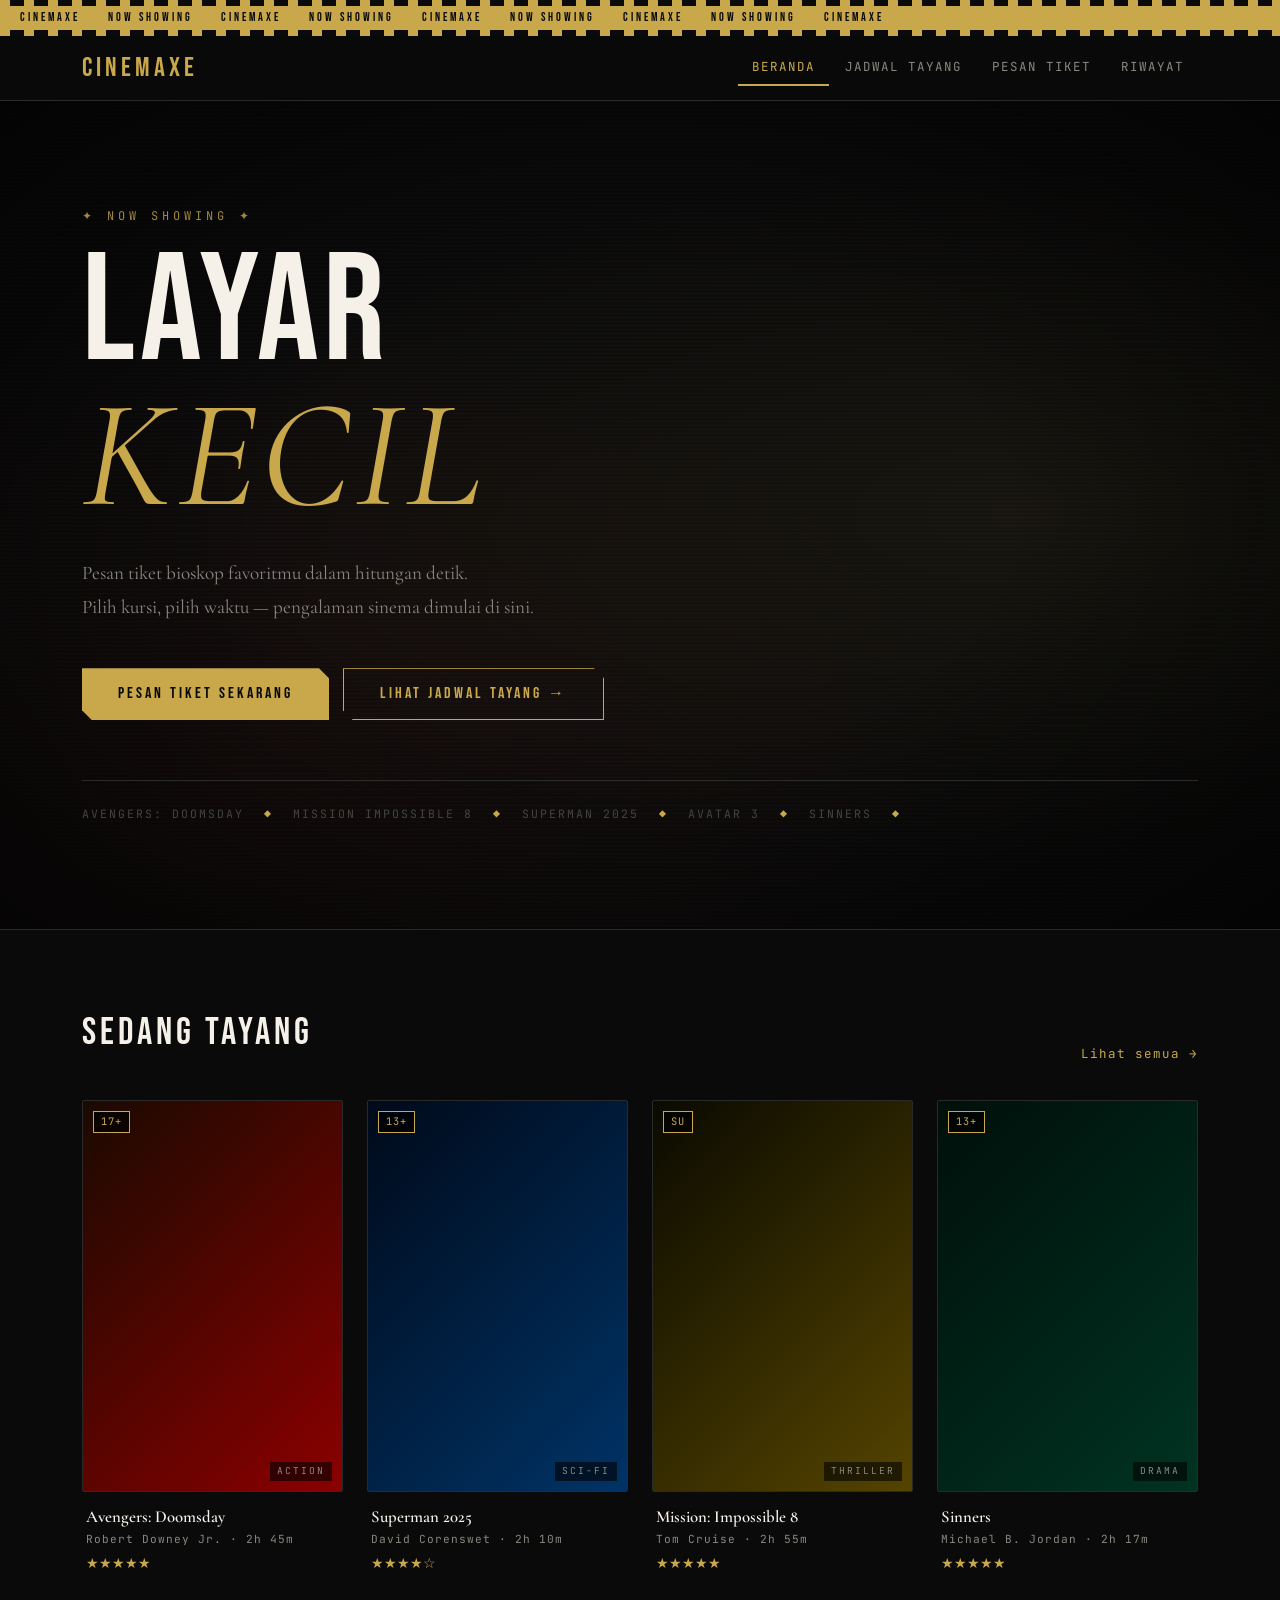
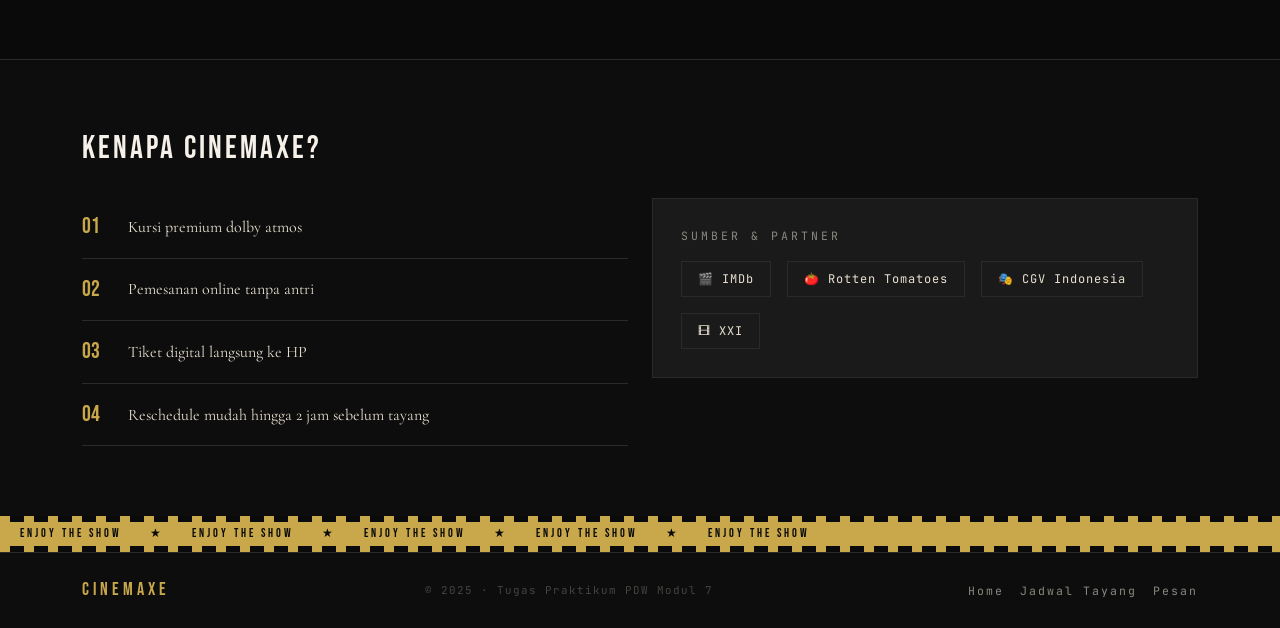
==== index.html @ 82635950 "first commit" ====
<!DOCTYPE html>
<html lang="id">
<head>
  <meta charset="UTF-8"/>
  <meta name="viewport" content="width=device-width, initial-scale=1.0"/>
  <title>CINEMAXE — Pesan Tiket</title>
  <link href="https://fonts.googleapis.com/css2?family=Bebas+Neue&family=Cormorant+Garamond:ital,wght@0,400;0,600;1,400&family=JetBrains+Mono:wght@400;500&display=swap" rel="stylesheet"/>
  <link href="https://cdn.jsdelivr.net/npm/bootstrap@5.3.0/dist/css/bootstrap.min.css" rel="stylesheet"/>
  <link rel="stylesheet" href="style.css"/>
</head>
<body>

  <!-- FILM STRIP DECO TOP -->
  <div class="filmstrip top" aria-hidden="true">
    <div class="filmstrip-holes"></div>
    <div class="filmstrip-track"><span>CINEMAXE</span><span>NOW SHOWING</span><span>CINEMAXE</span><span>NOW SHOWING</span><span>CINEMAXE</span><span>NOW SHOWING</span><span>CINEMAXE</span><span>NOW SHOWING</span><span>CINEMAXE</span></div>
    <div class="filmstrip-holes"></div>
  </div>

  <!-- NAVBAR -->
  <nav class="main-nav">
    <div class="container d-flex align-items-center justify-content-between">
      <a href="index.html" class="brand">CINEMAXE</a>
      <div class="nav-links">
        <a href="index.html" class="nl active">Beranda</a>
        <a href="tayang.html" class="nl">Jadwal Tayang</a>
        <a href="pesan.html" class="nl">Pesan Tiket</a>
        <a href="konfirmasi.html" class="nl">Riwayat</a>
      </div>
      <button class="hamburger" onclick="toggleMenu()" aria-label="Menu">
        <span></span><span></span><span></span>
      </button>
    </div>
    <div class="mobile-menu" id="mobileMenu">
      <a href="index.html">Beranda</a>
      <a href="tayang.html">Jadwal Tayang</a>
      <a href="pesan.html">Pesan Tiket</a>
      <a href="konfirmasi.html">Riwayat</a>
    </div>
  </nav>

  <!-- HERO -->
  <header class="hero">
    <div class="hero-scanlines" aria-hidden="true"></div>
    <div class="hero-vignette" aria-hidden="true"></div>
    <div class="container hero-inner">
      <p class="hero-eyebrow">✦ NOW SHOWING ✦</p>
      <h1 class="hero-title">LAYAR<br/><em>KECIL
        
      </em></h1>
      <p class="hero-sub">Pesan tiket bioskop favoritmu dalam hitungan detik.<br/>Pilih kursi, pilih waktu — pengalaman sinema dimulai di sini.</p>
      <div class="hero-cta">
        <a href="pesan.html" class="btn-gold">PESAN TIKET SEKARANG</a>
        <a href="tayang.html" class="btn-ghost">LIHAT JADWAL Tayang →</a>
      </div>
      <div class="hero-ticker">
        <span>AVENGERS: DOOMSDAY</span>
        <span class="dot">◆</span>
        <span>MISSION IMPOSSIBLE 8</span>
        <span class="dot">◆</span>
        <span>SUPERMAN 2025</span>
        <span class="dot">◆</span>
        <span>AVATAR 3</span>
        <span class="dot">◆</span>
        <span>SINNERS</span>
        <span class="dot">◆</span>
      </div>
    </div>
  </header>

  <!-- NOW SHOWING -->
  <section class="section-films">
    <div class="container">
      <div class="sec-header">
        <h2 class="sec-title">SEDANG TAYANG</h2>
        <a href="tayang.html" class="sec-more">Lihat semua →</a>
      </div>
      <div class="row g-4">

        <div class="col-6 col-lg-3">
          <a href="pesan.html" class="film-card">
            <div class="film-poster" style="background: linear-gradient(135deg,#1a0a00,#8b0000);">
              <div class="film-rating">17+</div>
              <div class="film-genre">ACTION</div>
              <div class="film-overlay"><span>PESAN →</span></div>
            </div>
            <div class="film-info">
              <h4>Avengers: Doomsday</h4>
              <p>Robert Downey Jr. · 2h 45m</p>
              <div class="film-stars">★★★★★</div>
            </div>
          </a>
        </div>

        <div class="col-6 col-lg-3">
          <a href="pesan.html" class="film-card">
            <div class="film-poster" style="background: linear-gradient(135deg,#000a1a,#003366);">
              <div class="film-rating">13+</div>
              <div class="film-genre">SCI-FI</div>
              <div class="film-overlay"><span>PESAN →</span></div>
            </div>
            <div class="film-info">
              <h4>Superman 2025</h4>
              <p>David Corenswet · 2h 10m</p>
              <div class="film-stars">★★★★☆</div>
            </div>
          </a>
        </div>

        <div class="col-6 col-lg-3">
          <a href="pesan.html" class="film-card">
            <div class="film-poster" style="background: linear-gradient(135deg,#0a0a00,#554400);">
              <div class="film-rating">SU</div>
              <div class="film-genre">THRILLER</div>
              <div class="film-overlay"><span>PESAN →</span></div>
            </div>
            <div class="film-info">
              <h4>Mission: Impossible 8</h4>
              <p>Tom Cruise · 2h 55m</p>
              <div class="film-stars">★★★★★</div>
            </div>
          </a>
        </div>

        <div class="col-6 col-lg-3">
          <a href="pesan.html" class="film-card">
            <div class="film-poster" style="background: linear-gradient(135deg,#00100a,#003322);">
              <div class="film-rating">13+</div>
              <div class="film-genre">DRAMA</div>
              <div class="film-overlay"><span>PESAN →</span></div>
            </div>
            <div class="film-info">
              <h4>Sinners</h4>
              <p>Michael B. Jordan · 2h 17m</p>
              <div class="film-stars">★★★★★</div>
            </div>
          </a>
        </div>

      </div>
    </div>
  </section>

  <!-- EXTERNAL LINKS / INFO -->
  <section class="section-info">
    <div class="container">
      <div class="row g-4 align-items-center">
        <div class="col-md-6">
          <h3 class="info-title">Kenapa CINEMAXE?</h3>
          <div class="info-list">
            <div class="info-item"><span class="ii-num">01</span><span>Kursi premium dolby atmos</span></div>
            <div class="info-item"><span class="ii-num">02</span><span>Pemesanan online tanpa antri</span></div>
            <div class="info-item"><span class="ii-num">03</span><span>Tiket digital langsung ke HP</span></div>
            <div class="info-item"><span class="ii-num">04</span><span>Reschedule mudah hingga 2 jam sebelum tayang</span></div>
          </div>
        </div>
        <div class="col-md-6">
          <div class="ext-box">
            <p class="ext-label">SUMBER & PARTNER</p>
            <div class="d-flex flex-wrap gap-3 mt-3">
              <a href="https://www.imdb.com" target="_blank" class="ext-pill">🎬 IMDb</a>
              <a href="https://www.rottentomatoes.com" target="_blank" class="ext-pill">🍅 Rotten Tomatoes</a>
              <a href="https://www.cgv.id" target="_blank" class="ext-pill">🎭 CGV Indonesia</a>
              <a href="https://www.xxlmovie.id" target="_blank" class="ext-pill">🎞 XXI</a>
            </div>
          </div>
        </div>
      </div>
    </div>
  </section>

  <!-- FILM STRIP DECO BOTTOM -->
  <div class="filmstrip bottom" aria-hidden="true">
    <div class="filmstrip-holes"></div>
    <div class="filmstrip-track"><span>ENJOY THE SHOW</span><span>★</span><span>ENJOY THE SHOW</span><span>★</span><span>ENJOY THE SHOW</span><span>★</span><span>ENJOY THE SHOW</span><span>★</span><span>ENJOY THE SHOW</span></div>
    <div class="filmstrip-holes"></div>
  </div>

  <footer class="main-footer">
    <div class="container d-flex flex-wrap justify-content-between align-items-center gap-3">
      <span class="footer-brand">CINEMAXE</span>
      <span class="footer-copy">© 2025 · Tugas Praktikum PDW Modul 7</span>
      <div class="d-flex gap-3">
        <a href="index.html" class="footer-link">Home</a>
        <a href="tayang.html" class="footer-link">Jadwal Tayang</a>
        <a href="pesan.html" class="footer-link">Pesan</a>
      </div>
    </div>
  </footer>

  <script src="https://cdn.jsdelivr.net/npm/bootstrap@5.3.0/dist/js/bootstrap.bundle.min.js"></script>
  <script>
    function toggleMenu() {
      document.getElementById('mobileMenu').classList.toggle('open');
    }
  </script>
</body>
</html>
---- style.css ----
:root {
  --black:   #0a0a0a;
  --dark:    #111111;
  --darker:  #0d0d0d;
  --surface: #1a1a1a;
  --border:  #2a2a2a;
  --gold:    #c9a84c;
  --gold2:   #e8c96b;
  --red:     #c0392b;
  --text:    #e8e0d0;
  --muted:   #888880;
  --dim:     #444440;
  --white:   #f5f0e8;
  --radius:  4px;
}

*, *::before, *::after { box-sizing: border-box; margin: 0; padding: 0; }

html { scroll-behavior: smooth; }

body {
  font-family: 'Cormorant Garamond', serif;
  background: var(--black);
  color: var(--text);
  overflow-x: hidden;
  min-height: 100vh;
}

.filmstrip {
  width: 100%;
  background: var(--gold);
  display: flex;
  flex-direction: column;
  height: 36px;
  overflow: hidden;
  position: relative;
  z-index: 100;
}
.filmstrip.top { position: sticky; top: 0; }
.filmstrip-holes {
  height: 6px;
  background: repeating-linear-gradient(90deg, var(--gold) 0px, var(--gold) 10px, var(--black) 10px, var(--black) 24px);
}
.filmstrip-track {
  flex: 1;
  display: flex;
  align-items: center;
  gap: 28px;
  padding: 0 20px;
  white-space: nowrap;
  animation: filmroll 14s linear infinite;
  font-family: 'Bebas Neue', sans-serif;
  font-size: .78rem;
  letter-spacing: 3px;
  color: var(--black);
}
@keyframes filmroll {
  from { transform: translateX(0); }
  to   { transform: translateX(-50%); }
}

.main-nav {
  background: rgba(10,10,10,0.97);
  border-bottom: 1px solid var(--border);
  padding: 0;
  position: sticky;
  top: 36px;
  z-index: 99;
}
.main-nav .container {
  height: 64px;
}
.brand {
  font-family: 'Bebas Neue', sans-serif;
  font-size: 1.7rem;
  letter-spacing: 4px;
  color: var(--gold) !important;
  text-decoration: none;
  transition: color .2s;
}
.brand:hover { color: var(--gold2) !important; }
.nav-links { display: flex; gap: 2px; }
.nl {
  font-family: 'JetBrains Mono', monospace;
  font-size: .78rem;
  letter-spacing: 2px;
  text-transform: uppercase;
  color: var(--muted);
  text-decoration: none;
  padding: 8px 14px;
  border-bottom: 2px solid transparent;
  transition: all .2s;
}
.nl:hover, .nl.active {
  color: var(--gold);
  border-bottom-color: var(--gold);
}
.hamburger {
  display: none;
  flex-direction: column;
  gap: 5px;
  background: none;
  border: none;
  cursor: pointer;
  padding: 6px;
}
.hamburger span {
  display: block;
  width: 22px;
  height: 2px;
  background: var(--gold);
}
.mobile-menu {
  display: none;
  flex-direction: column;
  background: var(--dark);
  border-top: 1px solid var(--border);
  padding: 10px 0;
}
.mobile-menu.open { display: flex; }
.mobile-menu a {
  font-family: 'JetBrains Mono', monospace;
  font-size: .8rem;
  letter-spacing: 2px;
  color: var(--muted);
  text-decoration: none;
  padding: 12px 24px;
  border-bottom: 1px solid var(--border);
  transition: color .2s;
}
.mobile-menu a:hover { color: var(--gold); }
@media (max-width: 768px) {
  .nav-links { display: none; }
  .hamburger { display: flex; }
}

.hero {
  min-height: 92vh;
  background:
    radial-gradient(ellipse at 80% 50%, rgba(201,168,76,.07) 0%, transparent 60%),
    radial-gradient(ellipse at 20% 80%, rgba(192,57,43,.06) 0%, transparent 50%),
    var(--black);
  display: flex;
  align-items: center;
  position: relative;
  overflow: hidden;
  padding: 80px 0;
}
.hero-scanlines {
  position: absolute;
  inset: 0;
  background: repeating-linear-gradient(0deg, transparent, transparent 3px, rgba(255,255,255,.015) 3px, rgba(255,255,255,.015) 4px);
  pointer-events: none;
}
.hero-vignette {
  position: absolute;
  inset: 0;
  background: radial-gradient(ellipse at center, transparent 40%, rgba(0,0,0,.7) 100%);
  pointer-events: none;
}
.hero-inner { position: relative; z-index: 1; }
.hero-eyebrow {
  font-family: 'JetBrains Mono', monospace;
  font-size: .75rem;
  letter-spacing: 4px;
  color: var(--gold);
  margin-bottom: 18px;
  opacity: .8;
}
.hero-title {
  font-family: 'Bebas Neue', sans-serif;
  font-size: clamp(5rem, 12vw, 10rem);
  line-height: .92;
  color: var(--white);
  letter-spacing: 4px;
  margin-bottom: 28px;
}
.hero-title em {
  color: var(--gold);
  font-style: italic;
  font-family: 'Cormorant Garamond', serif;
  font-weight: 400;
}
.hero-sub {
  font-size: 1.2rem;
  line-height: 1.75;
  color: var(--muted);
  max-width: 480px;
  margin-bottom: 44px;
}
.hero-cta { display: flex; flex-wrap: wrap; gap: 14px; margin-bottom: 60px; }
.btn-gold {
  font-family: 'Bebas Neue', sans-serif;
  letter-spacing: 3px;
  font-size: 1rem;
  background: var(--gold);
  color: var(--black);
  padding: 14px 36px;
  border: none;
  cursor: pointer;
  text-decoration: none;
  display: inline-block;
  transition: background .2s, transform .15s;
  clip-path: polygon(0 0, calc(100% - 10px) 0, 100% 10px, 100% 100%, 10px 100%, 0 calc(100% - 10px));
}
.btn-gold:hover {
  background: var(--gold2);
  color: var(--black);
  transform: translateY(-2px);
}
.btn-ghost {
  font-family: 'Bebas Neue', sans-serif;
  letter-spacing: 3px;
  font-size: 1rem;
  background: transparent;
  color: var(--gold);
  padding: 13px 36px;
  border: 1px solid var(--gold);
  text-decoration: none;
  display: inline-block;
  transition: all .2s;
  clip-path: polygon(0 0, calc(100% - 10px) 0, 100% 10px, 100% 100%, 10px 100%, 0 calc(100% - 10px));
}
.btn-ghost:hover {
  background: rgba(201,168,76,.12);
  color: var(--gold2);
}
.hero-ticker {
  display: flex;
  gap: 20px;
  align-items: center;
  font-family: 'JetBrains Mono', monospace;
  font-size: .72rem;
  letter-spacing: 2px;
  color: var(--dim);
  border-top: 1px solid var(--border);
  padding-top: 24px;
  overflow: hidden;
}
.hero-ticker .dot { color: var(--gold); }

.section-films {
  padding: 80px 0;
  border-top: 1px solid var(--border);
}
.sec-header {
  display: flex;
  justify-content: space-between;
  align-items: flex-end;
  margin-bottom: 36px;
}
.sec-title {
  font-family: 'Bebas Neue', sans-serif;
  font-size: 2.4rem;
  letter-spacing: 4px;
  color: var(--white);
}
.sec-more {
  font-family: 'JetBrains Mono', monospace;
  font-size: .78rem;
  letter-spacing: 2px;
  color: var(--gold);
  text-decoration: none;
}
.sec-more:hover { color: var(--gold2); }

.film-card {
  display: block;
  text-decoration: none;
  color: inherit;
}
.film-poster {
  aspect-ratio: 2/3;
  border-radius: 2px;
  position: relative;
  overflow: hidden;
  border: 1px solid var(--border);
}
.film-rating {
  position: absolute;
  top: 10px; left: 10px;
  font-family: 'JetBrains Mono', monospace;
  font-size: .65rem;
  background: rgba(0,0,0,.7);
  border: 1px solid var(--gold);
  color: var(--gold);
  padding: 2px 7px;
  letter-spacing: 1px;
}
.film-genre {
  position: absolute;
  bottom: 10px; right: 10px;
  font-family: 'JetBrains Mono', monospace;
  font-size: .6rem;
  background: rgba(0,0,0,.6);
  color: var(--muted);
  padding: 2px 7px;
  letter-spacing: 2px;
}
.film-overlay {
  position: absolute;
  inset: 0;
  background: rgba(0,0,0,.75);
  display: flex;
  align-items: center;
  justify-content: center;
  opacity: 0;
  transition: opacity .2s;
}
.film-overlay span {
  font-family: 'Bebas Neue', sans-serif;
  letter-spacing: 3px;
  font-size: 1.1rem;
  color: var(--gold);
}
.film-card:hover .film-overlay { opacity: 1; }
.film-info { padding: 14px 4px 4px; }
.film-info h4 {
  font-family: 'Cormorant Garamond', serif;
  font-size: 1.05rem;
  font-weight: 600;
  color: var(--white);
  margin-bottom: 4px;
  line-height: 1.3;
}
.film-info p {
  font-family: 'JetBrains Mono', monospace;
  font-size: .7rem;
  color: var(--muted);
  letter-spacing: 1px;
  margin-bottom: 6px;
}
.film-stars { color: var(--gold); font-size: .85rem; }

.section-info {
  padding: 70px 0;
  border-top: 1px solid var(--border);
  background: var(--darker);
}
.info-title {
  font-family: 'Bebas Neue', sans-serif;
  font-size: 2rem;
  letter-spacing: 3px;
  color: var(--white);
  margin-bottom: 28px;
}
.info-item {
  display: flex;
  align-items: center;
  gap: 16px;
  padding: 14px 0;
  border-bottom: 1px solid var(--border);
  font-size: 1rem;
  color: var(--text);
}
.ii-num {
  font-family: 'Bebas Neue', sans-serif;
  font-size: 1.4rem;
  color: var(--gold);
  min-width: 30px;
}
.ext-box {
  background: var(--surface);
  border: 1px solid var(--border);
  padding: 28px;
}
.ext-label {
  font-family: 'JetBrains Mono', monospace;
  font-size: .72rem;
  letter-spacing: 3px;
  color: var(--muted);
  margin-bottom: 6px;
}
.ext-pill {
  font-family: 'JetBrains Mono', monospace;
  font-size: .75rem;
  letter-spacing: 1px;
  color: var(--text);
  border: 1px solid var(--border);
  padding: 8px 16px;
  text-decoration: none;
  transition: all .2s;
  display: inline-block;
}
.ext-pill:hover {
  border-color: var(--gold);
  color: var(--gold);
  background: rgba(201,168,76,.06);
}

.page-header {
  padding: 60px 0 40px;
  border-bottom: 1px solid var(--border);
  background: var(--darker);
}
.ph-bread {
  font-family: 'JetBrains Mono', monospace;
  font-size: .72rem;
  letter-spacing: 2px;
  color: var(--muted);
  margin-bottom: 12px;
}
.ph-bread a { color: var(--gold); text-decoration: none; }
.ph-title {
  font-family: 'Bebas Neue', sans-serif;
  font-size: clamp(2.5rem, 6vw, 4.5rem);
  letter-spacing: 5px;
  color: var(--white);
  line-height: 1;
  margin-bottom: 10px;
}
.ph-sub {
  font-size: 1.05rem;
  color: var(--muted);
}
.success-icon {
  font-family: 'Bebas Neue', sans-serif;
  font-size: 3.5rem;
  width: 80px; height: 80px;
  border-radius: 50%;
  border: 2px solid var(--gold);
  display: flex;
  align-items: center;
  justify-content: center;
  color: var(--gold);
  margin: 0 auto 20px;
  background: rgba(201,168,76,.08);
}

.tayang-section {
  padding: 60px 0 80px;
}
.filter-bar {
  background: var(--surface);
  border: 1px solid var(--border);
  padding: 24px 28px;
  margin-bottom: 40px;
  display: flex;
  flex-direction: column;
  gap: 20px;
}
.filter-label {
  font-family: 'JetBrains Mono', monospace;
  font-size: .68rem;
  letter-spacing: 3px;
  color: var(--muted);
  display: block;
  margin-bottom: 10px;
}
.date-pills, .genre-pills, .time-radio-group {
  display: flex;
  flex-wrap: wrap;
  gap: 8px;
}
.dpill, .gpill {
  font-family: 'JetBrains Mono', monospace;
  font-size: .72rem;
  letter-spacing: 1px;
  background: transparent;
  border: 1px solid var(--border);
  color: var(--muted);
  padding: 8px 16px;
  cursor: pointer;
  transition: all .2s;
  line-height: 1.4;
}
.dpill:hover, .gpill:hover,
.dpill.active, .gpill.active {
  border-color: var(--gold);
  color: var(--gold);
  background: rgba(201,168,76,.06);
}

.schedule-list { display: flex; flex-direction: column; gap: 2px; }
.schedule-row {
  display: flex;
  gap: 24px;
  align-items: center;
  background: var(--surface);
  border: 1px solid var(--border);
  padding: 20px 24px;
  transition: border-color .2s;
}
.schedule-row:hover { border-color: var(--gold); }
.sr-poster {
  width: 56px; height: 80px;
  flex-shrink: 0;
  border-radius: 2px;
  display: flex;
  align-items: flex-end;
  justify-content: center;
  padding-bottom: 6px;
}
.sr-rating {
  font-family: 'JetBrains Mono', monospace;
  font-size: .6rem;
  color: var(--gold);
  border: 1px solid var(--gold);
  padding: 1px 4px;
}
.sr-info { flex: 1; }
.sr-info h3 {
  font-family: 'Bebas Neue', sans-serif;
  font-size: 1.35rem;
  letter-spacing: 2px;
  color: var(--white);
  margin-bottom: 4px;
}
.sr-meta {
  font-family: 'JetBrains Mono', monospace;
  font-size: .7rem;
  color: var(--muted);
  letter-spacing: 1px;
  margin-bottom: 12px;
}
.sr-times { display: flex; flex-wrap: wrap; gap: 6px; }
.time-slot {
  font-family: 'JetBrains Mono', monospace;
  font-size: .75rem;
  color: var(--text);
  border: 1px solid var(--border);
  padding: 5px 12px;
  text-decoration: none;
  transition: all .2s;
}
.time-slot:hover, .time-slot.active {
  background: var(--gold);
  color: var(--black);
  border-color: var(--gold);
}
.sr-price {
  text-align: right;
  flex-shrink: 0;
  display: flex;
  flex-direction: column;
  gap: 8px;
  align-items: flex-end;
}
.price-label {
  font-family: 'JetBrains Mono', monospace;
  font-size: .65rem;
  color: var(--muted);
  letter-spacing: 1px;
}
.price-num {
  font-family: 'Bebas Neue', sans-serif;
  font-size: 1.2rem;
  color: var(--gold);
  letter-spacing: 1px;
}
.btn-gold-sm {
  font-family: 'Bebas Neue', sans-serif;
  letter-spacing: 2px;
  font-size: .85rem;
  background: var(--gold);
  color: var(--black);
  padding: 8px 18px;
  text-decoration: none;
  display: inline-block;
  transition: background .2s;
}
.btn-gold-sm:hover { background: var(--gold2); color: var(--black); }
@media (max-width: 600px) {
  .schedule-row { flex-wrap: wrap; }
  .sr-price { flex-direction: row; align-items: center; width: 100%; justify-content: space-between; }
}

.pesan-section {
  padding: 60px 0 80px;
}
.form-block {
  background: var(--surface);
  border: 1px solid var(--border);
  padding: 32px 28px;
  margin-bottom: 3px;
}
.fb-header {
  display: flex;
  align-items: center;
  gap: 16px;
  margin-bottom: 24px;
  border-bottom: 1px solid var(--border);
  padding-bottom: 16px;
}
.fb-num {
  font-family: 'Bebas Neue', sans-serif;
  font-size: 2rem;
  color: var(--gold);
  line-height: 1;
}
.fb-header h3 {
  font-family: 'Bebas Neue', sans-serif;
  font-size: 1.35rem;
  letter-spacing: 3px;
  color: var(--white);
}
.fb-desc {
  font-family: 'JetBrains Mono', monospace;
  font-size: .72rem;
  color: var(--muted);
  letter-spacing: 1px;
  margin-bottom: 20px;
}
.cinema-label {
  font-family: 'JetBrains Mono', monospace;
  font-size: .72rem;
  letter-spacing: 2px;
  color: var(--muted);
  display: block;
  margin-bottom: 8px;
  text-transform: uppercase;
}
.cinema-input, .cinema-select, .cinema-textarea {
  width: 100%;
  background: var(--dark);
  border: 1px solid var(--border);
  color: var(--text);
  font-family: 'Cormorant Garamond', serif;
  font-size: 1rem;
  padding: 12px 16px;
  outline: none;
  transition: border-color .2s;
  border-radius: 0;
  appearance: none;
}
.cinema-input:focus, .cinema-select:focus, .cinema-textarea:focus {
  border-color: var(--gold);
  background: rgba(201,168,76,.04);
}
.cinema-select { cursor: pointer; }
.cinema-textarea { resize: vertical; min-height: 90px; }

.radio-group { display: flex; flex-wrap: wrap; gap: 8px; }
.radio-pill {
  cursor: pointer;
  display: flex;
  align-items: center;
}
.radio-pill input { display: none; }
.radio-pill span {
  font-family: 'JetBrains Mono', monospace;
  font-size: .75rem;
  letter-spacing: 1px;
  padding: 9px 16px;
  border: 1px solid var(--border);
  color: var(--muted);
  transition: all .18s;
  display: block;
}
.radio-pill input:checked + span {
  border-color: var(--gold);
  color: var(--gold);
  background: rgba(201,168,76,.1);
}
.radio-pill:hover span {
  border-color: var(--dim);
  color: var(--text);
}

.screen-label {
  font-family: 'JetBrains Mono', monospace;
  font-size: .7rem;
  letter-spacing: 3px;
  color: var(--gold);
  text-align: center;
  margin-bottom: 20px;
  opacity: .7;
}
.seat-map {
  display: flex;
  flex-direction: column;
  gap: 6px;
  align-items: center;
  margin-bottom: 20px;
}
.seat-row {
  display: flex;
  align-items: center;
  gap: 5px;
}
.row-label {
  font-family: 'JetBrains Mono', monospace;
  font-size: .65rem;
  color: var(--dim);
  width: 16px;
  text-align: center;
}
.seat {
  width: 28px; height: 24px;
  border-radius: 3px 3px 0 0;
  cursor: pointer;
  transition: transform .1s, background .15s;
  border-top: 3px solid transparent;
}
.seat.available {
  background: var(--border);
  border-top-color: var(--dim);
}
.seat.available:hover {
  background: rgba(201,168,76,.25);
  border-top-color: var(--gold);
  transform: scale(1.1);
}
.seat.selected {
  background: rgba(201,168,76,.4);
  border-top-color: var(--gold);
}
.seat.taken {
  background: rgba(100,20,20,.5);
  border-top-color: #500;
  cursor: not-allowed;
  opacity: .5;
}
.seat-legend {
  display: flex;
  gap: 20px;
  justify-content: center;
  margin-bottom: 14px;
}
.sl-item {
  display: flex;
  align-items: center;
  gap: 7px;
  font-family: 'JetBrains Mono', monospace;
  font-size: .68rem;
  color: var(--muted);
  letter-spacing: 1px;
}
.seat-demo {
  width: 18px; height: 15px;
  border-radius: 2px 2px 0 0;
}
.seat-demo.available { background: var(--border); border-top: 2px solid var(--dim); }
.seat-demo.selected  { background: rgba(201,168,76,.4); border-top: 2px solid var(--gold); }
.seat-demo.taken     { background: rgba(100,20,20,.5); border-top: 2px solid #500; opacity:.5; }
.seat-chosen {
  font-family: 'JetBrains Mono', monospace;
  font-size: .72rem;
  color: var(--muted);
  letter-spacing: 1px;
  text-align: center;
}
.seat-chosen span { color: var(--gold); }

.check-grid {
  display: grid;
  grid-template-columns: repeat(2, 1fr);
  gap: 10px;
}
.check-card {
  cursor: pointer;
  display: block;
}
.check-card input { display: none; }
.cc-inner {
  border: 1px solid var(--border);
  padding: 16px 14px;
  display: flex;
  flex-direction: column;
  gap: 4px;
  transition: border-color .18s, background .18s;
}
.check-card input:checked + .cc-inner {
  border-color: var(--gold);
  background: rgba(201,168,76,.06);
}
.check-card:hover .cc-inner { border-color: var(--dim); }
.cc-icon { font-size: 1.5rem; }
.cc-name {
  font-family: 'Cormorant Garamond', serif;
  font-size: .95rem;
  font-weight: 600;
  color: var(--text);
}
.cc-price {
  font-family: 'JetBrains Mono', monospace;
  font-size: .7rem;
  color: var(--gold);
  letter-spacing: 1px;
}

.order-summary {
  background: var(--surface);
  border: 1px solid var(--gold);
  position: sticky;
  top: 120px;
  overflow: hidden;
}
.os-header {
  background: var(--gold);
  padding: 14px 24px;
}
.os-header h4 {
  font-family: 'Bebas Neue', sans-serif;
  letter-spacing: 3px;
  font-size: 1.1rem;
  color: var(--black);
  margin: 0;
}
.os-film {
  display: flex;
  gap: 16px;
  align-items: center;
  padding: 20px 24px;
  border-bottom: 1px solid var(--border);
}
.osf-poster {
  width: 44px; height: 62px;
  flex-shrink: 0;
  border-radius: 2px;
  display: flex;
  align-items: center;
  justify-content: center;
  font-size: 1.3rem;
}
.osf-title {
  font-family: 'Bebas Neue', sans-serif;
  letter-spacing: 2px;
  font-size: 1rem;
  color: var(--white);
  display: block;
}
.osf-detail {
  font-family: 'JetBrains Mono', monospace;
  font-size: .68rem;
  color: var(--muted);
  letter-spacing: 1px;
  display: block;
  margin-top: 3px;
}
.os-divider {
  text-align: center;
  padding: 10px 0;
  color: var(--border);
  font-size: .75rem;
  letter-spacing: 4px;
}
.os-row {
  display: flex;
  justify-content: space-between;
  padding: 8px 24px;
  font-family: 'JetBrains Mono', monospace;
  font-size: .78rem;
  color: var(--muted);
  letter-spacing: 1px;
}
.os-discount span:last-child { color: #e74c3c; }
.os-total {
  font-size: .95rem;
  color: var(--text);
  font-weight: 500;
}
.os-total span:last-child {
  font-family: 'Bebas Neue', sans-serif;
  font-size: 1.5rem;
  color: var(--gold);
  letter-spacing: 1px;
}
.os-tnc {
  padding: 0 24px 16px;
}
.tnc-check {
  display: flex;
  gap: 10px;
  align-items: flex-start;
  cursor: pointer;
  font-family: 'JetBrains Mono', monospace;
  font-size: .7rem;
  color: var(--muted);
  letter-spacing: .5px;
  line-height: 1.6;
}
.tnc-check a { color: var(--gold); }
.tnc-check input { margin-top: 3px; accent-color: var(--gold); }
.btn-full {
  width: 100%;
  display: block;
  text-align: center;
  margin: 0 24px;
  width: calc(100% - 48px);
  padding: 16px 0;
  font-size: 1rem;
  clip-path: none;
}

.konfirmasi-section {
  padding: 60px 0 80px;
}
.ticket-card {
  background: #f5f0e8;
  color: #1a1a1a;
  border-radius: 4px;
  overflow: hidden;
  box-shadow: 0 20px 60px rgba(0,0,0,.6);
}
.ticket-top {
  padding: 40px 40px 30px;
  background: linear-gradient(135deg, #111 0%, #1a1a1a 100%);
  color: var(--text);
}
.ticket-brand {
  font-family: 'Bebas Neue', sans-serif;
  font-size: .85rem;
  letter-spacing: 5px;
  color: var(--gold);
  margin-bottom: 14px;
}
.ticket-film {
  font-family: 'Bebas Neue', sans-serif;
  font-size: clamp(1.8rem, 5vw, 3rem);
  letter-spacing: 3px;
  color: var(--white);
  line-height: 1;
  margin-bottom: 6px;
}
.ticket-tagline {
  font-family: 'Cormorant Garamond', serif;
  font-size: 1rem;
  color: var(--muted);
  margin-bottom: 28px;
}
.ticket-meta-row {
  display: flex;
  gap: 0;
  flex-wrap: wrap;
  border-top: 1px solid var(--border);
  padding-top: 18px;
  margin-bottom: 0;
}
.ticket-meta-row + .ticket-meta-row { border-top: none; padding-top: 14px; }
.ticket-meta-item {
  flex: 1;
  min-width: 120px;
  display: flex;
  flex-direction: column;
  gap: 4px;
  padding-right: 20px;
}
.tmi-label {
  font-family: 'JetBrains Mono', monospace;
  font-size: .62rem;
  letter-spacing: 2px;
  color: var(--muted);
}
.tmi-val {
  font-family: 'Cormorant Garamond', serif;
  font-size: 1.05rem;
  font-weight: 600;
  color: var(--white);
}
.tmi-val.gold { color: var(--gold); }

.ticket-perf {
  display: flex;
  align-items: center;
  position: relative;
  background: #0a0a0a;
  height: 24px;
}
.perf-circle {
  width: 28px; height: 28px;
  border-radius: 50%;
  background: var(--black);
  position: absolute;
  top: 50%; transform: translateY(-50%);
  z-index: 2;
}
.perf-circle.left  { left: -14px; }
.perf-circle.right { right: -14px; }
.perf-line {
  width: 100%;
  border-top: 2px dashed var(--border);
  margin: 0 20px;
}

.ticket-bottom {
  padding: 28px 40px 36px;
  background: #f5f0e8;
}
.ticket-code-section {
  display: flex;
  gap: 28px;
  align-items: center;
}
.qr-placeholder {
  width: 90px; height: 90px;
  background: #1a1a1a;
  border: 2px solid #2a2a2a;
  display: flex;
  align-items: center;
  justify-content: center;
  flex-shrink: 0;
}
.qr-inner {
  font-family: 'Bebas Neue', sans-serif;
  font-size: 1.2rem;
  letter-spacing: 3px;
  color: var(--gold);
}
.ticket-code-info {
  display: flex;
  flex-direction: column;
  gap: 3px;
}
.tc-label {
  font-family: 'JetBrains Mono', monospace;
  font-size: .62rem;
  letter-spacing: 2px;
  color: #888;
}
.tc-code {
  font-family: 'Bebas Neue', sans-serif;
  font-size: 1.5rem;
  letter-spacing: 3px;
  color: #1a1a1a;
}
.tc-name {
  font-family: 'Cormorant Garamond', serif;
  font-size: 1.1rem;
  font-weight: 600;
  color: #333;
}
.tc-note {
  font-family: 'JetBrains Mono', monospace;
  font-size: .65rem;
  color: #888;
  letter-spacing: .5px;
  margin-top: 4px;
}

.history-list { display: flex; flex-direction: column; gap: 2px; }
.history-item {
  display: flex;
  align-items: center;
  gap: 16px;
  padding: 16px 0;
  border-bottom: 1px solid var(--border);
}
.hi-dot {
  width: 10px; height: 10px;
  border-radius: 50%;
  background: var(--gold);
  flex-shrink: 0;
}
.hi-dot.dim { background: var(--dim); }
.hi-info { flex: 1; }
.hi-title {
  font-family: 'Cormorant Garamond', serif;
  font-weight: 600;
  font-size: 1rem;
  color: var(--text);
  display: block;
}
.hi-sub {
  font-family: 'JetBrains Mono', monospace;
  font-size: .68rem;
  color: var(--muted);
  letter-spacing: .5px;
  display: block;
}
.hi-badge {
  font-family: 'JetBrains Mono', monospace;
  font-size: .65rem;
  letter-spacing: 1px;
  padding: 3px 10px;
  border: 1px solid;
  flex-shrink: 0;
}
.hi-badge.paid { color: #2ecc71; border-color: #2ecc71; }
.hi-badge.expired { color: var(--muted); border-color: var(--dim); }

.btn-back-cinema {
  font-family: 'JetBrains Mono', monospace;
  font-size: .75rem;
  letter-spacing: 2px;
  color: var(--muted);
  text-decoration: none;
  border: 1px solid var(--border);
  padding: 10px 20px;
  display: inline-block;
  transition: all .2s;
}
.btn-back-cinema:hover {
  color: var(--gold);
  border-color: var(--gold);
}

.main-footer {
  border-top: 1px solid var(--border);
  padding: 24px;
  background: var(--darker);
}
.footer-brand {
  font-family: 'Bebas Neue', sans-serif;
  letter-spacing: 4px;
  font-size: 1.1rem;
  color: var(--gold);
}
.footer-copy {
  font-family: 'JetBrains Mono', monospace;
  font-size: .68rem;
  letter-spacing: 1px;
  color: var(--dim);
}
.footer-link {
  font-family: 'JetBrains Mono', monospace;
  font-size: .72rem;
  letter-spacing: 2px;
  color: var(--muted);
  text-decoration: none;
  transition: color .2s;
}
.footer-link:hover { color: var(--gold); }
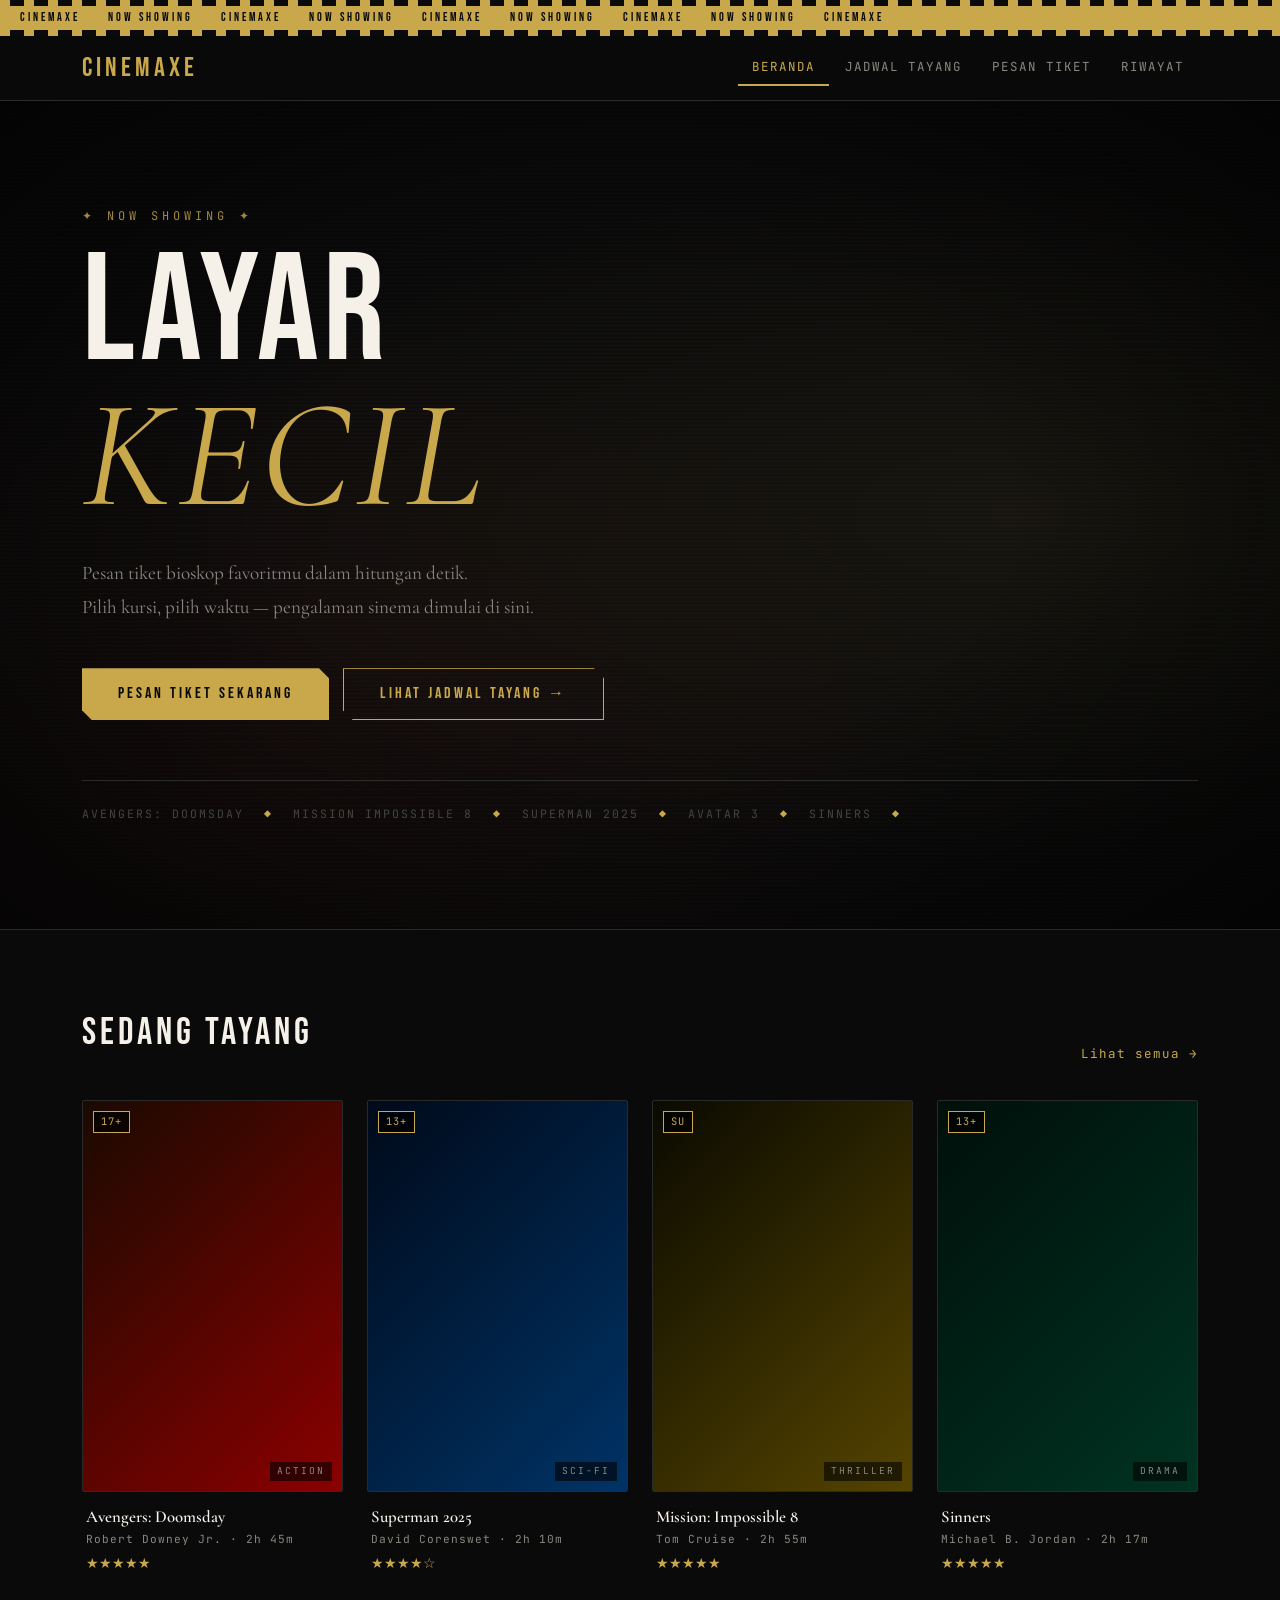
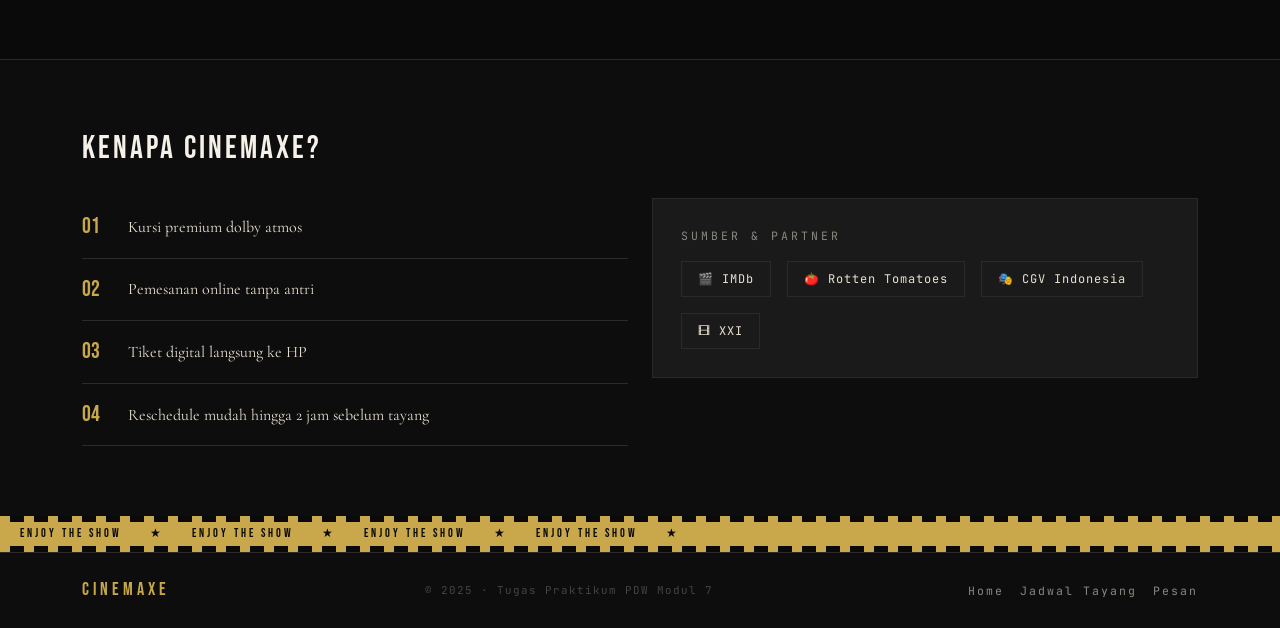
==== commit a946031f: "update" ====
--- a/index.html
+++ b/index.html
@@ -10,14 +10,12 @@
 </head>
 <body>
 
-  <!-- FILM STRIP DECO TOP -->
   <div class="filmstrip top" aria-hidden="true">
     <div class="filmstrip-holes"></div>
     <div class="filmstrip-track"><span>CINEMAXE</span><span>NOW SHOWING</span><span>CINEMAXE</span><span>NOW SHOWING</span><span>CINEMAXE</span><span>NOW SHOWING</span><span>CINEMAXE</span><span>NOW SHOWING</span><span>CINEMAXE</span></div>
     <div class="filmstrip-holes"></div>
   </div>
 
-  <!-- NAVBAR -->
   <nav class="main-nav">
     <div class="container d-flex align-items-center justify-content-between">
       <a href="index.html" class="brand">CINEMAXE</a>
@@ -39,36 +37,27 @@
     </div>
   </nav>
 
-  <!-- HERO -->
   <header class="hero">
     <div class="hero-scanlines" aria-hidden="true"></div>
     <div class="hero-vignette" aria-hidden="true"></div>
     <div class="container hero-inner">
       <p class="hero-eyebrow">✦ NOW SHOWING ✦</p>
-      <h1 class="hero-title">LAYAR<br/><em>KECIL
-        
-      </em></h1>
+      <h1 class="hero-title">LAYAR<br/><em>KECIL</em></h1>
       <p class="hero-sub">Pesan tiket bioskop favoritmu dalam hitungan detik.<br/>Pilih kursi, pilih waktu — pengalaman sinema dimulai di sini.</p>
       <div class="hero-cta">
         <a href="pesan.html" class="btn-gold">PESAN TIKET SEKARANG</a>
-        <a href="tayang.html" class="btn-ghost">LIHAT JADWAL Tayang →</a>
+        <a href="tayang.html" class="btn-ghost">LIHAT JADWAL TAYANG →</a>
       </div>
       <div class="hero-ticker">
-        <span>AVENGERS: DOOMSDAY</span>
-        <span class="dot">◆</span>
-        <span>MISSION IMPOSSIBLE 8</span>
-        <span class="dot">◆</span>
-        <span>SUPERMAN 2025</span>
-        <span class="dot">◆</span>
-        <span>AVATAR 3</span>
-        <span class="dot">◆</span>
-        <span>SINNERS</span>
-        <span class="dot">◆</span>
+        <span>AVENGERS: DOOMSDAY</span><span class="dot">◆</span>
+        <span>MISSION IMPOSSIBLE 8</span><span class="dot">◆</span>
+        <span>SUPERMAN 2025</span><span class="dot">◆</span>
+        <span>AVATAR 3</span><span class="dot">◆</span>
+        <span>SINNERS</span><span class="dot">◆</span>
       </div>
     </div>
   </header>
 
-  <!-- NOW SHOWING -->
   <section class="section-films">
     <div class="container">
       <div class="sec-header">
@@ -76,72 +65,46 @@
         <a href="tayang.html" class="sec-more">Lihat semua →</a>
       </div>
       <div class="row g-4">
-
         <div class="col-6 col-lg-3">
           <a href="pesan.html" class="film-card">
-            <div class="film-poster" style="background: linear-gradient(135deg,#1a0a00,#8b0000);">
-              <div class="film-rating">17+</div>
-              <div class="film-genre">ACTION</div>
+            <div class="film-poster" style="background:linear-gradient(135deg,#1a0a00,#8b0000)">
+              <div class="film-rating">17+</div><div class="film-genre">ACTION</div>
               <div class="film-overlay"><span>PESAN →</span></div>
             </div>
-            <div class="film-info">
-              <h4>Avengers: Doomsday</h4>
-              <p>Robert Downey Jr. · 2h 45m</p>
-              <div class="film-stars">★★★★★</div>
-            </div>
+            <div class="film-info"><h4>Avengers: Doomsday</h4><p>Robert Downey Jr. · 2h 45m</p><div class="film-stars">★★★★★</div></div>
           </a>
         </div>
-
         <div class="col-6 col-lg-3">
           <a href="pesan.html" class="film-card">
-            <div class="film-poster" style="background: linear-gradient(135deg,#000a1a,#003366);">
-              <div class="film-rating">13+</div>
-              <div class="film-genre">SCI-FI</div>
+            <div class="film-poster" style="background:linear-gradient(135deg,#000a1a,#003366)">
+              <div class="film-rating">13+</div><div class="film-genre">SCI-FI</div>
               <div class="film-overlay"><span>PESAN →</span></div>
             </div>
-            <div class="film-info">
-              <h4>Superman 2025</h4>
-              <p>David Corenswet · 2h 10m</p>
-              <div class="film-stars">★★★★☆</div>
-            </div>
+            <div class="film-info"><h4>Superman 2025</h4><p>David Corenswet · 2h 10m</p><div class="film-stars">★★★★☆</div></div>
           </a>
         </div>
-
         <div class="col-6 col-lg-3">
           <a href="pesan.html" class="film-card">
-            <div class="film-poster" style="background: linear-gradient(135deg,#0a0a00,#554400);">
-              <div class="film-rating">SU</div>
-              <div class="film-genre">THRILLER</div>
+            <div class="film-poster" style="background:linear-gradient(135deg,#0a0a00,#554400)">
+              <div class="film-rating">SU</div><div class="film-genre">THRILLER</div>
               <div class="film-overlay"><span>PESAN →</span></div>
             </div>
-            <div class="film-info">
-              <h4>Mission: Impossible 8</h4>
-              <p>Tom Cruise · 2h 55m</p>
-              <div class="film-stars">★★★★★</div>
-            </div>
+            <div class="film-info"><h4>Mission: Impossible 8</h4><p>Tom Cruise · 2h 55m</p><div class="film-stars">★★★★★</div></div>
           </a>
         </div>
-
         <div class="col-6 col-lg-3">
           <a href="pesan.html" class="film-card">
-            <div class="film-poster" style="background: linear-gradient(135deg,#00100a,#003322);">
-              <div class="film-rating">13+</div>
-              <div class="film-genre">DRAMA</div>
+            <div class="film-poster" style="background:linear-gradient(135deg,#00100a,#003322)">
+              <div class="film-rating">13+</div><div class="film-genre">DRAMA</div>
               <div class="film-overlay"><span>PESAN →</span></div>
             </div>
-            <div class="film-info">
-              <h4>Sinners</h4>
-              <p>Michael B. Jordan · 2h 17m</p>
-              <div class="film-stars">★★★★★</div>
-            </div>
+            <div class="film-info"><h4>Sinners</h4><p>Michael B. Jordan · 2h 17m</p><div class="film-stars">★★★★★</div></div>
           </a>
         </div>
-
       </div>
     </div>
   </section>
 
-  <!-- EXTERNAL LINKS / INFO -->
   <section class="section-info">
     <div class="container">
       <div class="row g-4 align-items-center">
@@ -169,10 +132,9 @@
     </div>
   </section>
 
-  <!-- FILM STRIP DECO BOTTOM -->
   <div class="filmstrip bottom" aria-hidden="true">
     <div class="filmstrip-holes"></div>
-    <div class="filmstrip-track"><span>ENJOY THE SHOW</span><span>★</span><span>ENJOY THE SHOW</span><span>★</span><span>ENJOY THE SHOW</span><span>★</span><span>ENJOY THE SHOW</span><span>★</span><span>ENJOY THE SHOW</span></div>
+    <div class="filmstrip-track"><span>ENJOY THE SHOW</span><span>★</span><span>ENJOY THE SHOW</span><span>★</span><span>ENJOY THE SHOW</span><span>★</span><span>ENJOY THE SHOW</span><span>★</span></div>
     <div class="filmstrip-holes"></div>
   </div>
 
@@ -189,10 +151,6 @@
   </footer>
 
   <script src="https://cdn.jsdelivr.net/npm/bootstrap@5.3.0/dist/js/bootstrap.bundle.min.js"></script>
-  <script>
-    function toggleMenu() {
-      document.getElementById('mobileMenu').classList.toggle('open');
-    }
-  </script>
+  <script src="script.js"></script>
 </body>
 </html>
--- a/style.css
+++ b/style.css
@@ -1110,4 +1110,6 @@
   text-decoration: none;
   transition: color .2s;
 }
-.footer-link:hover { color: var(--gold); }+.footer-link:hover { color: var(--gold); }
+/* alias for tayang page */
+.tayang-section { padding: 60px 0 80px; }
